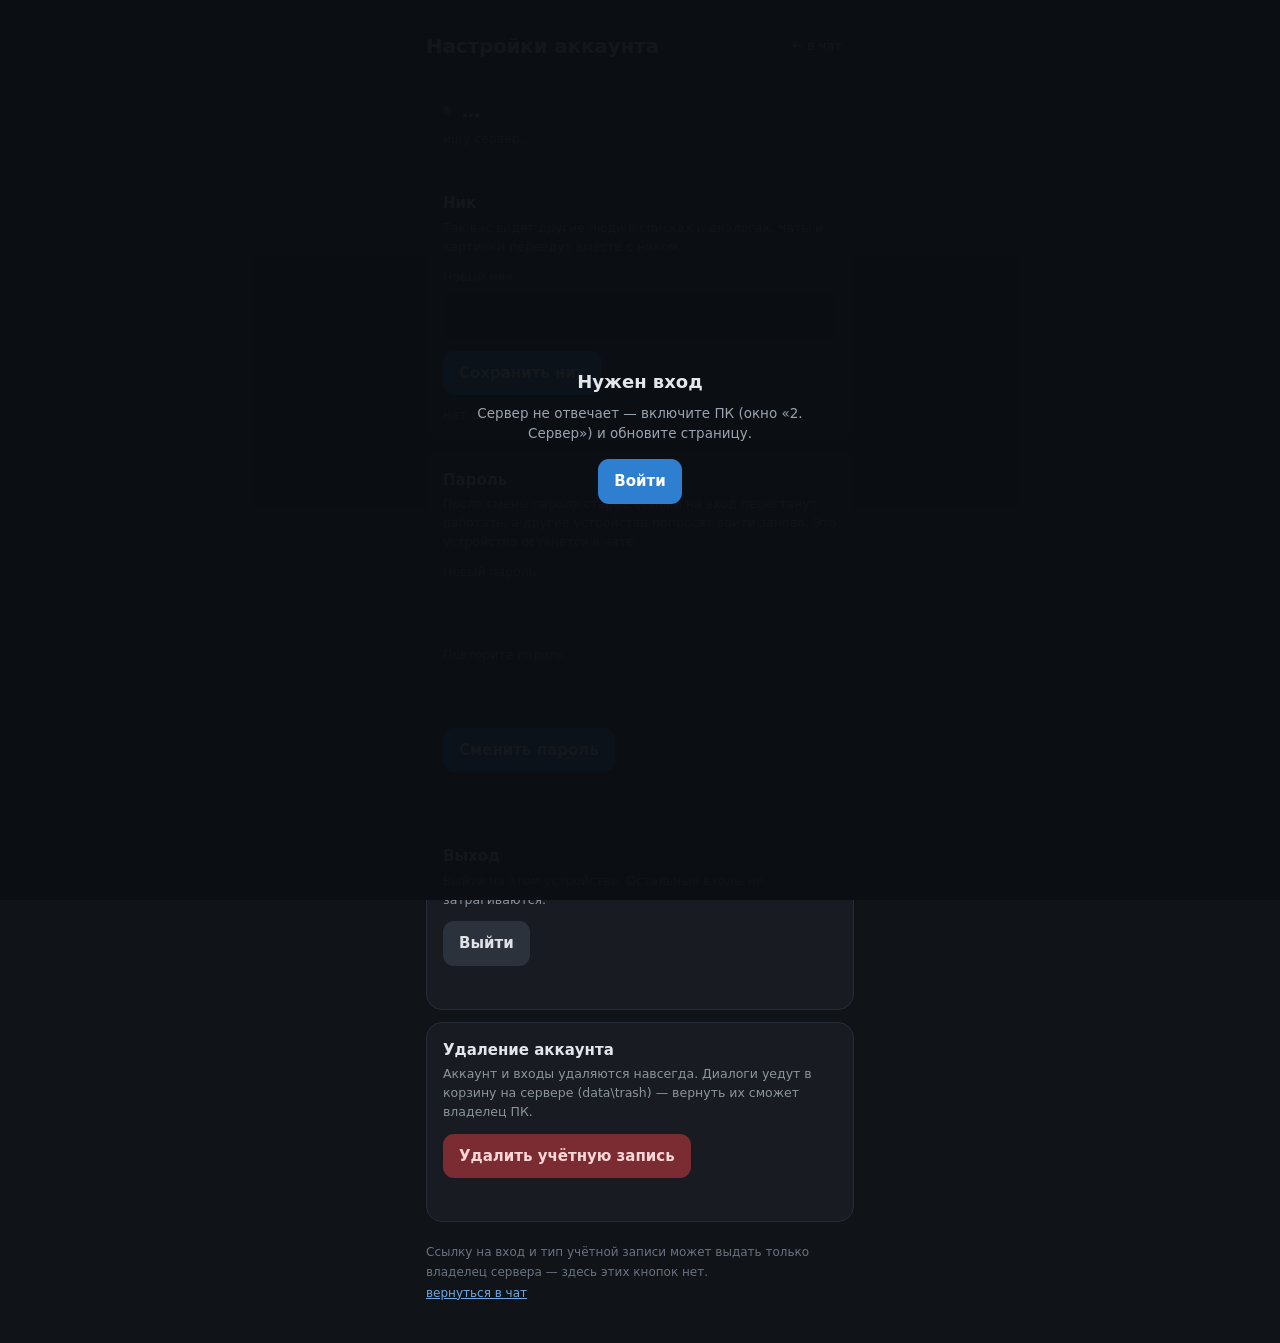
==== account/index.html @ b98c716c "home: account/index.html" ====
<!doctype html>
<html lang="ru">
<head>
<meta charset="utf-8">
<meta name="viewport" content="width=device-width,initial-scale=1,viewport-fit=cover">
<meta name="robots" content="noindex,nofollow">
<meta name="referrer" content="no-referrer">
<meta name="theme-color" content="#101317">
<title>Аккаунт · AI and Human Messenger</title>
<style>
*{box-sizing:border-box}
body{margin:0;background:#101317;color:#e3e7ec;
  font:15px/1.5 -apple-system,'Segoe UI',Roboto,system-ui,sans-serif;-webkit-text-size-adjust:100%}
a{color:#6aa9e6}
.wrap{max-width:460px;margin:0 auto;padding:28px 16px 40px;
  padding-top:calc(28px + env(safe-area-inset-top));padding-bottom:calc(40px + env(safe-area-inset-bottom))}
.head{display:flex;align-items:center;gap:10px;margin-bottom:16px}
.head h1{font-size:20px;margin:0;letter-spacing:-.2px;flex:1}
.head a{font-size:13px;text-decoration:none;background:#1b2027;border:1px solid #2b323c;border-radius:10px;padding:7px 11px;color:#bdc7d3}
.card{background:#181c22;border:1px solid #262c35;border-radius:16px;padding:16px 16px 14px;margin:0 0 12px}
.card h2{margin:0 0 4px;font-size:15px}
.card .hint{color:#8b949c;font-size:12.5px;margin:0 0 12px}
.who{display:flex;align-items:center;gap:10px;margin:0 0 6px}
.who .nm{font-size:18px;font-weight:600;flex:1;overflow:hidden;text-overflow:ellipsis;white-space:nowrap}
.dot{width:9px;height:9px;border-radius:50%;background:#4a5260;flex:0 0 auto}
.dot.on{background:#4dbf74;box-shadow:0 0 0 3px rgba(77,191,116,.16)}
.dot.off{background:#c0575f}
.meta{color:#8b949c;font-size:12.5px}
.meta code{color:#dfe3e8;font-variant-numeric:tabular-nums}
label{display:block;font-size:12.5px;color:#8b949c;margin:10px 0 5px}
input{width:100%;padding:12px;border-radius:11px;border:1px solid #2b323c;
  background:#0d1014;color:#e3e7ec;font:inherit;outline:none}
input:focus{border-color:#4a8fd8}
.row{display:flex;gap:10px;flex-wrap:wrap;align-items:center;margin-top:10px}
.btn{background:#2f7fd0;border:0;color:#fff;border-radius:11px;padding:11px 16px;font:inherit;font-weight:600;cursor:pointer;min-height:44px}
.btn:hover{background:#3a8de0}
.btn.ghost{background:#2b323c;color:#dfe3e8}
.btn.ghost:hover{background:#333b47}
.btn.danger{background:#7b2b32;color:#ffd7d7}
.btn.danger:hover{background:#8e333b}
.btn:disabled{opacity:.5;cursor:default}
.st{margin-top:10px;font-size:13px;min-height:19px;color:#8b949c}
.st.ok{color:#7fd3a5}
.st.bad{color:#e88b92}
.foot{margin-top:20px;color:#69737f;font-size:12px;line-height:1.7}
#login{position:fixed;inset:0;background:#0b0e12f5;display:none;align-items:center;justify-content:center;padding:22px;z-index:30;text-align:center}
#login.on{display:flex}
#login .bx{max-width:380px}
#login h2{margin:0 0 8px;font-size:18px}
#login p{color:#9aa4b0;margin:0 0 16px;font-size:13.5px}
#login a.btn{display:inline-block;text-decoration:none;text-align:center}
#del{display:none}
#del.on{display:block}
</style>
</head>
<body>
<div class="wrap">
  <div class="head">
    <h1>Настройки аккаунта</h1>
    <a href="../AI-Human-Messenger/">← в чат</a>
  </div>

  <div class="card">
    <div class="who"><span class="dot" id="dot"></span><span class="nm" id="myname">…</span></div>
    <div class="meta" id="mymeta">ищу сервер…</div>
  </div>

  <div class="card">
    <h2>Ник</h2>
    <p class="hint">Так вас видят другие люди в списках и диалогах. Чаты и картинки переедут вместе с ником.</p>
    <label for="nname">Новый ник</label>
    <input id="nname" type="text" maxlength="24" autocomplete="nickname" spellcheck="false">
    <div class="row"><button class="btn" id="bname" type="button">Сохранить ник</button></div>
    <div class="st" id="nst"></div>
  </div>

  <div class="card">
    <h2>Пароль</h2>
    <p class="hint">После смены пароля старые ссылки на вход перестанут работать, а другие устройства попросят войти заново. Это устройство останется в чате.</p>
    <label for="p1">Новый пароль</label>
    <input id="p1" type="password" autocomplete="new-password" maxlength="64">
    <label for="p2">Повторите пароль</label>
    <input id="p2" type="password" autocomplete="new-password" maxlength="64">
    <div class="row"><button class="btn" id="bpass" type="button">Сменить пароль</button></div>
    <div class="st" id="pst"></div>
  </div>

  <div class="card">
    <h2>Выход</h2>
    <p class="hint">Выйти на этом устройстве. Остальные входы не затрагиваются.</p>
    <div class="row">
      <button class="btn ghost" id="blogout" type="button">Выйти</button>
    </div>
    <div class="st" id="lst"></div>
  </div>

  <div class="card">
    <h2>Удаление аккаунта</h2>
    <p class="hint" id="delhint">Аккаунт и входы удаляются навсегда. Диалоги уедут в корзину на сервере (data\trash) — вернуть их сможет владелец ПК.</p>
    <div class="row"><button class="btn danger" id="bdelopen" type="button">Удалить учётную запись</button></div>
    <div id="del">
      <label for="dp">Пароль для подтверждения</label>
      <input id="dp" type="password" autocomplete="current-password" maxlength="64">
      <div class="row">
        <button class="btn danger" id="bdel" type="button">Удалить навсегда</button>
        <button class="btn ghost" id="bdelcancel" type="button">Отмена</button>
      </div>
    </div>
    <div class="st" id="dst"></div>
  </div>

  <div class="foot">
    Ссылку на вход и тип учётной записи может выдать только владелец сервера — здесь этих кнопок нет.<br>
    <a href="../AI-Human-Messenger/">вернуться в чат</a>
  </div>
</div>

<div id="login"><div class="bx">
  <h2>Нужен вход</h2>
  <p id="lmsg">Настройки открываются после входа — как и сам чат.</p>
  <a class="btn" id="lgo" href="../accounts/">Войти</a>
  <div class="st" id="lerr"></div>
</div></div>

<script>
(function () {
'use strict';

var REPO  = 'dperegudov61/dperegudov61.github.io';
var API   = 'https://api.github.com/repos/' + REPO + '/contents/status.json';
var RAW   = 'https://raw.githubusercontent.com/' + REPO + '/main/status.json';
var LOCAL = '/status.json';
var TOK   = 'door.token';
var URLKEY = 'door.url';
var STALE_MIN = 60;
var GH = 'https://dperegudov61.github.io';
var CHAT = GH + '/AI-Human-Messenger/';

var $ = function (id) { return document.getElementById(id); };
var base = '', tok = '', me = '', myId = '', myAdmin = false, myPass = false;

function ls(k) { try { return localStorage.getItem(k) || ''; } catch (e) { return ''; } }
function lss(k, v) { try { localStorage.setItem(k, v); } catch (e) {} }
function lsd(k) { try { localStorage.removeItem(k); } catch (e) {} }

function st(el, text, cls) {
  el.className = 'st' + (cls ? ' ' + cls : '');
  el.textContent = text || '';
}

// ---------- адрес сервера ----------
function timeout(ms) {
  var ctl = new AbortController();
  var t = setTimeout(function () { try { ctl.abort(); } catch (e) {} }, ms);
  return { signal: ctl.signal, done: function () { clearTimeout(t); } };
}
function fetchJSON(url, opt, ms) {
  var tm = timeout(ms || 8000);
  return fetch(url, Object.assign({ cache: 'no-store', signal: tm.signal }, opt || {}))
    .then(function (r) {
      tm.done();
      return r.text().then(function (txt) {
        var j = {};
        try { j = JSON.parse(txt || '{}'); } catch (e) {}
        return { status: r.status, ok: r.ok, json: j };
      });
    })
    .catch(function () { tm.done(); return { status: 0, ok: false, json: {} }; });
}
function b64ToText(b64) {
  var bin = atob(String(b64).replace(/\s/g, ''));
  var n = bin.length, bytes = new Uint8Array(n), i;
  for (i = 0; i < n; i++) bytes[i] = bin.charCodeAt(i);
  if (window.TextDecoder) return new TextDecoder('utf-8').decode(bytes);
  var s = '';
  for (i = 0; i < n; i++) s += String.fromCharCode(bytes[i]);
  return decodeURIComponent(escape(s));
}
function statusFrom(r) {
  if (!r || !r.ok) return null;
  var j = r.json || {};
  if (typeof j.content === 'string' && j.encoding === 'base64') {
    try { j = JSON.parse(b64ToText(j.content)); } catch (e) { return null; }
  }
  return (j && (typeof j.url === 'string' || j.connections)) ? j : null;
}
function connsOf(j) {
  var out = [], arr = j && j.connections, i;
  if (Object.prototype.toString.call(arr) === '[object Array]') {
    for (i = 0; i < arr.length; i++) {
      var c = arr[i] || {};
      if (typeof c.url !== 'string' || !c.url) continue;
      out.push({ url: c.url.replace(/\/+$/, ''), updated: Date.parse(c.created || '') || 0 });
    }
  }
  if (!out.length && j && typeof j.url === 'string' && j.url)
    out.push({ url: j.url.replace(/\/+$/, ''), updated: Date.parse(j.updated || '') || 0 });
  return out;
}
function statusList() {
  var bust = '?v=' + Date.now();
  var reqs = [ fetchJSON(API, { headers: { 'Accept': 'application/vnd.github+json' } }, 7000),
               fetchJSON(LOCAL + bust, null, 5000),
               fetchJSON(RAW + bust, null, 7000) ];
  return Promise.all(reqs).then(function (res) {
    var seen = {}, out = [], i, k;
    for (i = 0; i < res.length; i++) {
      var list = connsOf(statusFrom(res[i]));
      for (k = 0; k < list.length; k++) {
        var u = list[k].url;
        if (seen[u]) { if (list[k].updated > seen[u].updated) seen[u].updated = list[k].updated; continue; }
        seen[u] = list[k];
      }
    }
    for (var key in seen) if (Object.prototype.hasOwnProperty.call(seen, key)) out.push(seen[key]);
    var mem = ls(URLKEY);
    if (mem && !seen[mem]) out.push({ url: mem, updated: -1 });
    out.sort(function (a, b) { return b.updated - a.updated; });
    return out.map(function (x) { return x.url; });
  });
}
function ping(url) {
  if (!url) return Promise.resolve(false);
  return fetchJSON(url + '/__door/hi', null, 6000).then(function (r) {
    return !!(r.ok && r.json && r.json.ok === true);
  });
}
function firstLive(urls) {
  return new Promise(function (resolve) {
    if (!urls.length) { resolve(''); return; }
    var left = urls.length, done = false;
    urls.forEach(function (u) {
      ping(u).then(function (alive) {
        left--;
        if (alive && !done) { done = true; resolve(u); }
        else if (left === 0 && !done) { done = true; resolve(''); }
      });
    });
  });
}
function findLive() {
  var mem = ls(URLKEY), local = /^(127\.0\.0\.1|localhost)$/i.test(location.hostname);
  if (local) return Promise.resolve(location.origin);
  var quick = mem ? [mem] : [];
  var slow = statusList();
  return new Promise(function (resolve) {
    var done = false, pending = 2;
    function hit(u) {
      if (done) return;
      if (u) { done = true; resolve(u); return; }
      if (--pending === 0) { done = true; resolve(''); }
    }
    firstLive(quick).then(hit);
    slow.then(firstLive).then(hit);
  });
}

// ---------- запросы к серверу ----------
function api(path, opt) {
  opt = opt || {};
  var h = { 'Authorization': 'Bearer ' + tok };
  if (opt.body) h['Content-Type'] = 'application/json';
  return fetchJSON(base + path, { method: opt.method || 'GET', headers: h, body: opt.body }, opt.ms || 20000);
}

function showLogin(msg) {
  $('lmsg').textContent = msg || 'Настройки открываются после входа — как и сам чат.';
  $('lgo').href = GH + '/accounts/?next=' + encodeURIComponent(location.origin + location.pathname);
  $('login').className = 'on';
  $('dot').className = 'dot off';
}

function renderWho() {
  $('myname').textContent = me || '—';
  $('myname').title = me || '';
  var bits = [];
  if (myId) bits.push('id <code>' + myId + '</code>');
  bits.push(myAdmin ? 'администратор' : 'обычная учётная запись');
  if (!myPass) bits.push('пароль не задан');
  $('mymeta').innerHTML = bits.join(' · ');
  $('dot').className = 'dot on';
  $('nname').value = me || '';
}

function boot() {
  findLive().then(function (url) {
    if (!url) {
      showLogin('Сервер не отвечает — включите ПК (окно «2. Сервер») и обновите страницу.');
      st($('nst'), 'нет связи с сервером', 'bad');
      return;
    }
    base = url.replace(/\/+$/, '');
    lss(URLKEY, base);
    tok = ls(TOK);
    if (!tok) { showLogin(); return; }
    api('/__acc/me', { ms: 12000 }).then(function (r) {
      var j = r.json || {};
      if (!r.ok || !j.ok) {
        if (r.status === 401 || r.status === 403) { lsd(TOK); showLogin('Вход на этом устройстве больше не действует — войдите заново.'); }
        else showLogin(j.error || 'Сервер не ответил — обновите страницу.');
        return;
      }
      me = j.user || j.real || '';
      myId = j.id || '';
      myAdmin = !!j.admin;
      myPass = !!j.pass;
      try { lss('door.user', me); } catch (e) {}
      renderWho();
    });
  }, function () { showLogin('Сервер не отвечает — включите ПК.'); });
}

// ---------- ник ----------
$('bname').onclick = function () {
  var v = $('nname').value.trim();
  var el = $('nst');
  if (!v) { st(el, 'ник не может быть пустым', 'bad'); return; }
  if (v === me) { st(el, 'это ваш текущий ник', ''); return; }
  var b = $('bname');
  b.disabled = true; st(el, 'сохраняю…', '');
  api('/__acc/name', { method: 'POST', body: JSON.stringify({ name: v }) }).then(function (r) {
    b.disabled = false;
    var j = r.json || {};
    if (!r.ok || j.ok === false) { st(el, j.error || ('не получилось (HTTP ' + r.status + ')'), 'bad'); return; }
    me = j.name; myId = j.id || myId;
    lss('door.user', me);
    renderWho();
    st(el, 'ник изменён ✓ чаты и картинки переехали вместе с ним', 'ok');
  }).catch(function () { b.disabled = false; st(el, 'связь оборвалась — попробуйте ещё раз', 'bad'); });
};

// ---------- пароль ----------
$('bpass').onclick = function () {
  var p1 = $('p1').value, p2 = $('p2').value, el = $('pst');
  if (p1.length < 6) { st(el, 'пароль короче 6 символов не годится', 'bad'); return; }
  if (p1 !== p2) { st(el, 'пароли не совпадают', 'bad'); return; }
  var b = $('bpass');
  b.disabled = true; st(el, 'меняю…', '');
  api('/__acc/pass', { method: 'POST', body: JSON.stringify({ pass: p1, pass2: p2 }) }).then(function (r) {
    b.disabled = false;
    var j = r.json || {};
    if (!r.ok || j.ok === false) { st(el, j.error || ('не получилось (HTTP ' + r.status + ')'), 'bad'); return; }
    if (j.token) { lss(TOK, j.token); tok = j.token; }
    lsd('door.key');           // старые ссылки погашены — ключ этого устройства тоже больше не нужен
    myPass = true;
    renderWho();
    $('p1').value = ''; $('p2').value = '';
    st(el, 'пароль изменён ✓ старые ссылки больше не работают', 'ok');
  }).catch(function () { b.disabled = false; st(el, 'связь оборвалась — попробуйте ещё раз', 'bad'); });
};

// ---------- выход ----------
function forgetAll() {
  lsd(TOK); lsd('door.key'); lsd('door.user'); lsd('door.token');
}

$('blogout').onclick = function () {
  var b = $('blogout');
  b.disabled = true; st($('lst'), 'выхожу…', '');
  api('/__acc/logout', { method: 'POST', body: '{}' }).then(function () {
    forgetAll();
    location.replace(GH + '/accounts/');
  }).catch(function () {
    forgetAll();
    location.replace(GH + '/accounts/');
  });
};

// ---------- удаление ----------
$('bdelopen').onclick = function () {
  $('del').className = 'on';
  $('bdelopen').disabled = true;
  st($('dst'), '', '');
  setTimeout(function () { try { $('dp').focus(); } catch (e) {} }, 50);
};
$('bdelcancel').onclick = function () {
  $('del').className = '';
  $('bdelopen').disabled = false;
  $('dp').value = '';
  st($('dst'), '', '');
};
$('bdel').onclick = function () {
  var el = $('dst');
  if (!confirm('Удалить учётную запись «' + me + '»? Входы закроются, диалоги уедут в корзину на сервере.')) return;
  var b = $('bdel');
  b.disabled = true; st(el, 'удаляю…', '');
  api('/__acc/delete', { method: 'POST', body: JSON.stringify({ pass: $('dp').value }) }).then(function (r) {
    b.disabled = false;
    var j = r.json || {};
    if (!r.ok || j.ok === false) { st(el, j.error || ('не получилось (HTTP ' + r.status + ')'), 'bad'); return; }
    forgetAll();
    st(el, 'учётная запись удалена. Возвращаю на страницу входа…', 'ok');
    setTimeout(function () { location.replace(GH + '/accounts/'); }, 1500);
  }).catch(function () { b.disabled = false; st(el, 'связь оборвалась — попробуйте ещё раз', 'bad'); });
};

boot();
})();
</script>
</body>
</html>
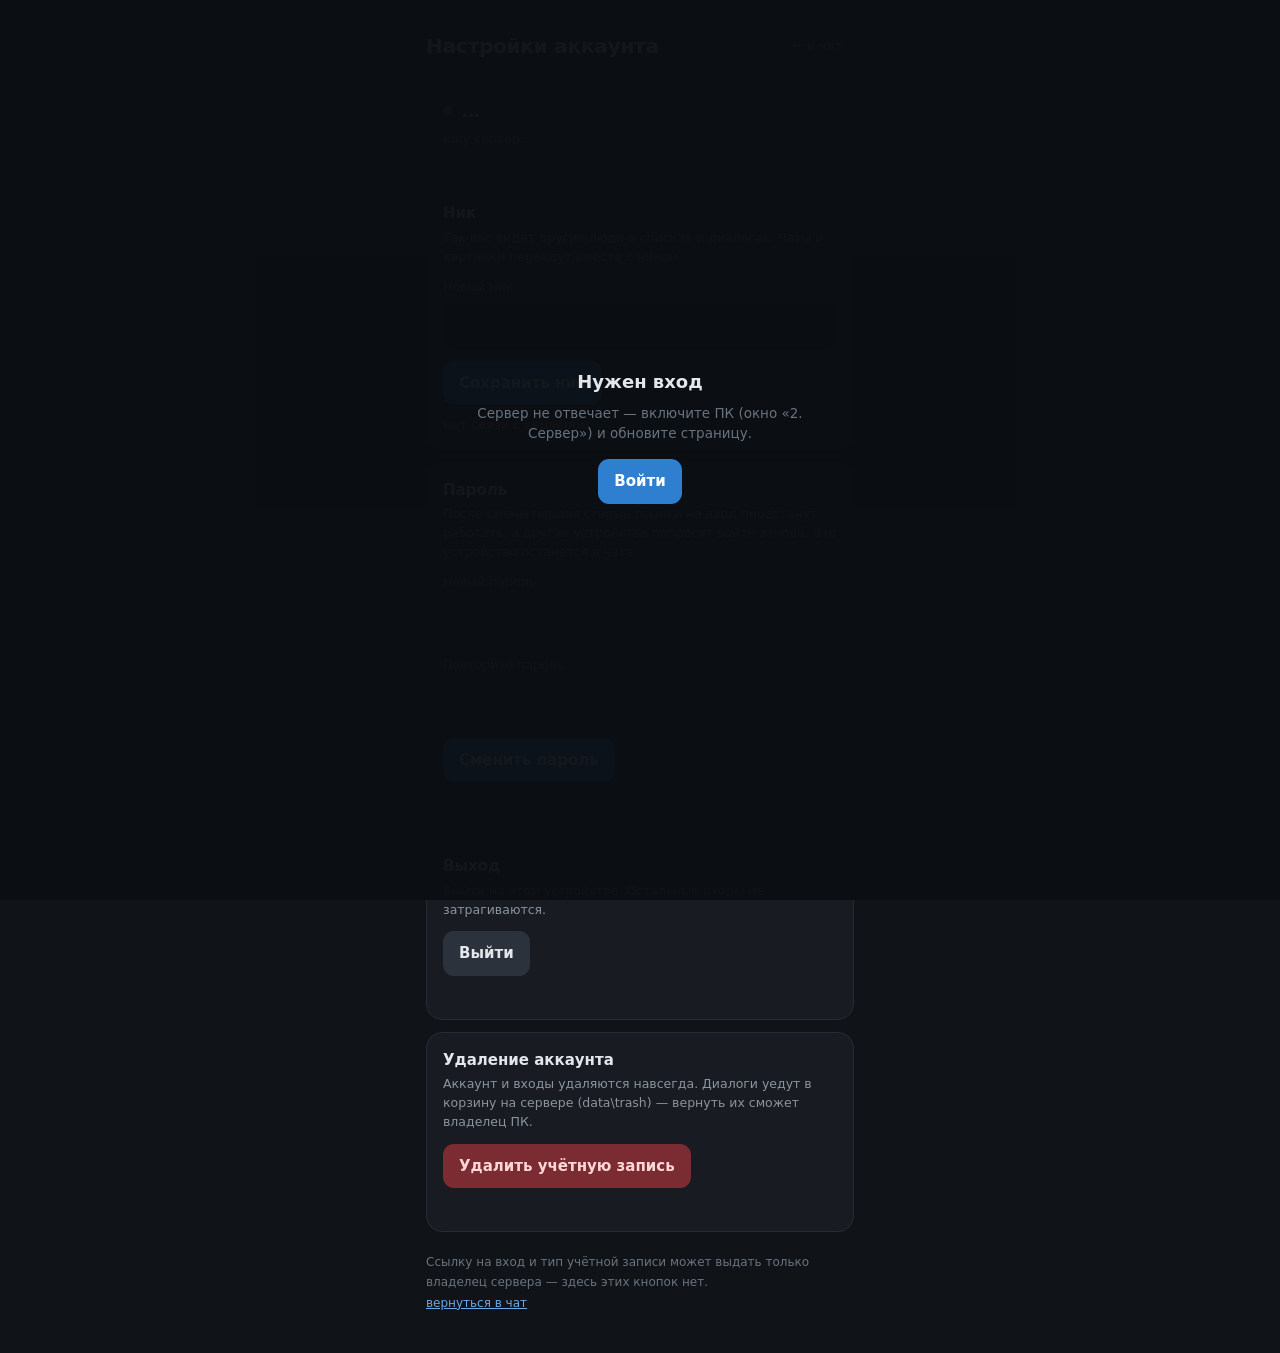
==== commit c09c2f10: "home: account/index.html" ====
--- a/account/index.html
+++ b/account/index.html
@@ -7,47 +7,76 @@
 <meta name="referrer" content="no-referrer">
 <meta name="theme-color" content="#101317">
 <title>Аккаунт · AI and Human Messenger</title>
-<style>
+<script src="../theme.js"></script>
+<style>/* ---------- палитра: тёмная (по умолчанию) и светлая ----------
+   Все цвета страницы берутся только отсюда; тему переключает атрибут
+   data-theme на <html> (его ставит ../theme.js). */
+:root{
+  color-scheme:dark;
+  --bg:#101317; --card:#181c22; --chip:#1b2027; --input:#0d1014;
+  --line:#262c35; --line2:#2b323c; --focus:#4a8fd8;
+  --tx:#e3e7ec; --tx2:#8b949c; --tx3:#69737f;
+  --acc:#2f7fd0; --acc2:#3a8de0; --accTx:#fff;
+  --raise:#2b323c; --raise2:#333b47;
+  --lnk:#6aa9e6; --dot:#4a5260; --ok:#4dbf74; --okTx:#7fd3a5;
+  --bad:#c0575f; --badTx:#e88b92;
+  --danger:#7b2b32; --danger2:#8e333b; --dangerTx:#ffd7d7;
+  --overlay:rgba(11,14,18,.96); --mtc:#101317;
+}
+html[data-theme="light"]{
+  color-scheme:light;
+  --bg:#f4f6fa; --card:#ffffff; --chip:#f1f4f9; --input:#ffffff;
+  --line:#e3e8f0; --line2:#d9e0ea; --focus:#2f7fd0;
+  --tx:#171d25; --tx2:#55606d; --tx3:#5f6b78;
+  --acc:#2f7fd0; --acc2:#2a74c2; --accTx:#fff;
+  --raise:#e8edf4; --raise2:#dfe5ee;
+  --lnk:#1c69b8; --dot:#98a3b0; --ok:#17a35c; --okTx:#157347;
+  --bad:#c0393f; --badTx:#b3261e;
+  --danger:#c62828; --danger2:#b3261e; --dangerTx:#fff;
+  --overlay:rgba(244,247,251,.96); --mtc:#f4f6fa;
+}
+
 *{box-sizing:border-box}
-body{margin:0;background:#101317;color:#e3e7ec;
+body{margin:0;background:var(--bg);color:var(--tx);
   font:15px/1.5 -apple-system,'Segoe UI',Roboto,system-ui,sans-serif;-webkit-text-size-adjust:100%}
-a{color:#6aa9e6}
+a{color:var(--lnk)}
 .wrap{max-width:460px;margin:0 auto;padding:28px 16px 40px;
   padding-top:calc(28px + env(safe-area-inset-top));padding-bottom:calc(40px + env(safe-area-inset-bottom))}
 .head{display:flex;align-items:center;gap:10px;margin-bottom:16px}
 .head h1{font-size:20px;margin:0;letter-spacing:-.2px;flex:1}
-.head a{font-size:13px;text-decoration:none;background:#1b2027;border:1px solid #2b323c;border-radius:10px;padding:7px 11px;color:#bdc7d3}
-.card{background:#181c22;border:1px solid #262c35;border-radius:16px;padding:16px 16px 14px;margin:0 0 12px}
+.head a{font-size:13px;text-decoration:none;background:var(--chip);border:1px solid var(--line2);border-radius:10px;padding:7px 11px;color:var(--tx2)}
+.card{background:var(--card);border:1px solid var(--line);border-radius:16px;padding:16px 16px 14px;margin:0 0 12px}
 .card h2{margin:0 0 4px;font-size:15px}
-.card .hint{color:#8b949c;font-size:12.5px;margin:0 0 12px}
+.card .hint{color:var(--tx2);font-size:12.5px;margin:0 0 12px}
 .who{display:flex;align-items:center;gap:10px;margin:0 0 6px}
 .who .nm{font-size:18px;font-weight:600;flex:1;overflow:hidden;text-overflow:ellipsis;white-space:nowrap}
-.dot{width:9px;height:9px;border-radius:50%;background:#4a5260;flex:0 0 auto}
-.dot.on{background:#4dbf74;box-shadow:0 0 0 3px rgba(77,191,116,.16)}
-.dot.off{background:#c0575f}
-.meta{color:#8b949c;font-size:12.5px}
-.meta code{color:#dfe3e8;font-variant-numeric:tabular-nums}
-label{display:block;font-size:12.5px;color:#8b949c;margin:10px 0 5px}
-input{width:100%;padding:12px;border-radius:11px;border:1px solid #2b323c;
-  background:#0d1014;color:#e3e7ec;font:inherit;outline:none}
-input:focus{border-color:#4a8fd8}
+.dot{width:9px;height:9px;border-radius:50%;background:var(--dot);flex:0 0 auto}
+.dot.on{background:var(--ok);box-shadow:0 0 0 3px rgba(77,191,116,.16)}
+.dot.off{background:var(--bad)}
+.meta{color:var(--tx2);font-size:12.5px}
+.meta code{color:var(--tx);font-variant-numeric:tabular-nums}
+.uirow{margin:10px 0 2px}
+label{display:block;font-size:12.5px;color:var(--tx2);margin:10px 0 5px}
+input{width:100%;padding:12px;border-radius:11px;border:1px solid var(--line2);
+  background:var(--input);color:var(--tx);font:inherit;outline:none}
+input:focus{border-color:var(--focus)}
 .row{display:flex;gap:10px;flex-wrap:wrap;align-items:center;margin-top:10px}
-.btn{background:#2f7fd0;border:0;color:#fff;border-radius:11px;padding:11px 16px;font:inherit;font-weight:600;cursor:pointer;min-height:44px}
-.btn:hover{background:#3a8de0}
-.btn.ghost{background:#2b323c;color:#dfe3e8}
-.btn.ghost:hover{background:#333b47}
-.btn.danger{background:#7b2b32;color:#ffd7d7}
-.btn.danger:hover{background:#8e333b}
+.btn{background:var(--acc);border:0;color:#fff;border-radius:11px;padding:11px 16px;font:inherit;font-weight:600;cursor:pointer;min-height:44px}
+.btn:hover{background:var(--acc2)}
+.btn.ghost{background:var(--raise);color:var(--tx)}
+.btn.ghost:hover{background:var(--raise2)}
+.btn.danger{background:var(--danger);color:var(--dangerTx)}
+.btn.danger:hover{background:var(--danger2)}
 .btn:disabled{opacity:.5;cursor:default}
-.st{margin-top:10px;font-size:13px;min-height:19px;color:#8b949c}
-.st.ok{color:#7fd3a5}
-.st.bad{color:#e88b92}
-.foot{margin-top:20px;color:#69737f;font-size:12px;line-height:1.7}
-#login{position:fixed;inset:0;background:#0b0e12f5;display:none;align-items:center;justify-content:center;padding:22px;z-index:30;text-align:center}
+.st{margin-top:10px;font-size:13px;min-height:19px;color:var(--tx2)}
+.st.ok{color:var(--okTx)}
+.st.bad{color:var(--badTx)}
+.foot{margin-top:20px;color:var(--tx3);font-size:12px;line-height:1.7}
+#login{position:fixed;inset:0;background:var(--overlay);display:none;align-items:center;justify-content:center;padding:22px;z-index:30;text-align:center}
 #login.on{display:flex}
 #login .bx{max-width:380px}
 #login h2{margin:0 0 8px;font-size:18px}
-#login p{color:#9aa4b0;margin:0 0 16px;font-size:13.5px}
+#login p{color:var(--tx3);margin:0 0 16px;font-size:13.5px}
 #login a.btn{display:inline-block;text-decoration:none;text-align:center}
 #del{display:none}
 #del.on{display:block}
@@ -63,6 +92,7 @@
   <div class="card">
     <div class="who"><span class="dot" id="dot"></span><span class="nm" id="myname">…</span></div>
     <div class="meta" id="mymeta">ищу сервер…</div>
+    <div class="uirow"><span class="ui-sw" data-ui="switch"></span></div>
   </div>
 
   <div class="card">
@@ -146,6 +176,12 @@
 function st(el, text, cls) {
   el.className = 'st' + (cls ? ' ' + cls : '');
   el.textContent = text || '';
+}
+
+// что показать, когда сервер не принял запрос
+function why(r, j) {
+  if (!r || r.status === 0) return 'связь оборвалась — нажмите ещё раз';
+  return (j && j.error) || ('не получилось (HTTP ' + r.status + ')');
 }
 
 // ---------- адрес сервера ----------
@@ -306,6 +342,8 @@
       myPass = !!j.pass;
       try { lss('door.user', me); } catch (e) {}
       renderWho();
+      // тема и язык: сервер главнее кеша этого устройства
+      if (window.UI) UI.sync(base, tok);
     });
   }, function () { showLogin('Сервер не отвечает — включите ПК.'); });
 }
@@ -321,7 +359,7 @@
   api('/__acc/name', { method: 'POST', body: JSON.stringify({ name: v }) }).then(function (r) {
     b.disabled = false;
     var j = r.json || {};
-    if (!r.ok || j.ok === false) { st(el, j.error || ('не получилось (HTTP ' + r.status + ')'), 'bad'); return; }
+    if (!r.ok || j.ok === false) { st(el, why(r, j), 'bad'); return; }
     me = j.name; myId = j.id || myId;
     lss('door.user', me);
     renderWho();
@@ -339,7 +377,7 @@
   api('/__acc/pass', { method: 'POST', body: JSON.stringify({ pass: p1, pass2: p2 }) }).then(function (r) {
     b.disabled = false;
     var j = r.json || {};
-    if (!r.ok || j.ok === false) { st(el, j.error || ('не получилось (HTTP ' + r.status + ')'), 'bad'); return; }
+    if (!r.ok || j.ok === false) { st(el, why(r, j), 'bad'); return; }
     if (j.token) { lss(TOK, j.token); tok = j.token; }
     lsd('door.key');           // старые ссылки погашены — ключ этого устройства тоже больше не нужен
     myPass = true;
@@ -387,7 +425,7 @@
   api('/__acc/delete', { method: 'POST', body: JSON.stringify({ pass: $('dp').value }) }).then(function (r) {
     b.disabled = false;
     var j = r.json || {};
-    if (!r.ok || j.ok === false) { st(el, j.error || ('не получилось (HTTP ' + r.status + ')'), 'bad'); return; }
+    if (!r.ok || j.ok === false) { st(el, why(r, j), 'bad'); return; }
     forgetAll();
     st(el, 'учётная запись удалена. Возвращаю на страницу входа…', 'ok');
     setTimeout(function () { location.replace(GH + '/accounts/'); }, 1500);
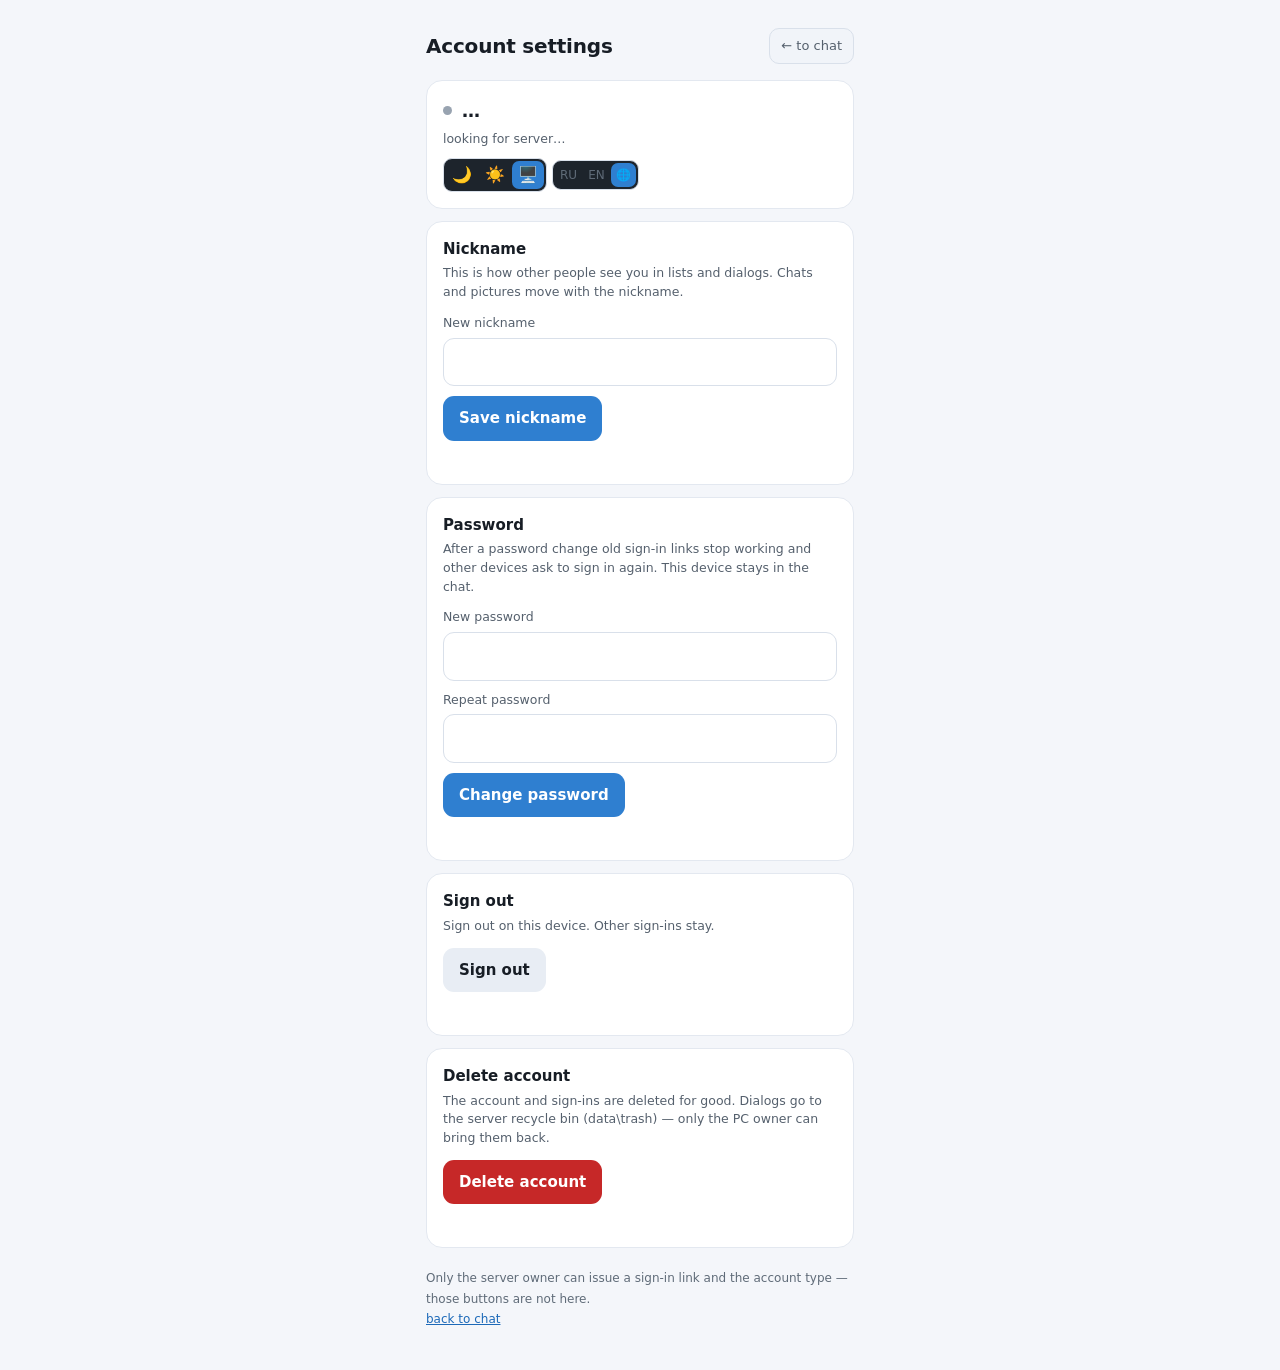
==== commit 042de666: "home: account/index.html" ====
--- a/account/index.html
+++ b/account/index.html
@@ -6,8 +6,8 @@
 <meta name="robots" content="noindex,nofollow">
 <meta name="referrer" content="no-referrer">
 <meta name="theme-color" content="#101317">
-<title>Аккаунт · AI and Human Messenger</title>
-<script src="../theme.js"></script>
+<title data-i18n="acc.title">Account · AI and Human Messenger</title>
+<script src="../theme.js" data-i18n="strings.tsv"></script>
 <style>/* ---------- палитра: тёмная (по умолчанию) и светлая ----------
    Все цвета страницы берутся только отсюда; тему переключает атрибут
    data-theme на <html> (его ставит ../theme.js). */
@@ -85,70 +85,70 @@
 <body>
 <div class="wrap">
   <div class="head">
-    <h1>Настройки аккаунта</h1>
-    <a href="../AI-Human-Messenger/">← в чат</a>
+    <h1 data-i18n="acc.head">Account settings</h1>
+    <a href="../AI-Human-Messenger/" data-i18n="acc.back">← to chat</a>
   </div>
 
   <div class="card">
     <div class="who"><span class="dot" id="dot"></span><span class="nm" id="myname">…</span></div>
-    <div class="meta" id="mymeta">ищу сервер…</div>
+    <div class="meta" id="mymeta" data-i18n="acc.searching">looking for server…</div>
     <div class="uirow"><span class="ui-sw" data-ui="switch"></span></div>
   </div>
 
   <div class="card">
-    <h2>Ник</h2>
-    <p class="hint">Так вас видят другие люди в списках и диалогах. Чаты и картинки переедут вместе с ником.</p>
-    <label for="nname">Новый ник</label>
+    <h2 data-i18n="acc.nick">Nickname</h2>
+    <p class="hint" data-i18n="acc.nick.hint">This is how other people see you in lists and dialogs. Chats and pictures move with the nickname.</p>
+    <label for="nname" data-i18n="acc.nick.new">New nickname</label>
     <input id="nname" type="text" maxlength="24" autocomplete="nickname" spellcheck="false">
-    <div class="row"><button class="btn" id="bname" type="button">Сохранить ник</button></div>
+    <div class="row"><button class="btn" id="bname" type="button" data-i18n="acc.nick.save">Save nickname</button></div>
     <div class="st" id="nst"></div>
   </div>
 
   <div class="card">
-    <h2>Пароль</h2>
-    <p class="hint">После смены пароля старые ссылки на вход перестанут работать, а другие устройства попросят войти заново. Это устройство останется в чате.</p>
-    <label for="p1">Новый пароль</label>
+    <h2 data-i18n="acc.pass">Password</h2>
+    <p class="hint" data-i18n="acc.pass.hint">After a password change old sign-in links stop working and other devices ask to sign in again. This device stays in the chat.</p>
+    <label for="p1" data-i18n="acc.pass.new">New password</label>
     <input id="p1" type="password" autocomplete="new-password" maxlength="64">
-    <label for="p2">Повторите пароль</label>
+    <label for="p2" data-i18n="acc.pass.repeat">Repeat password</label>
     <input id="p2" type="password" autocomplete="new-password" maxlength="64">
-    <div class="row"><button class="btn" id="bpass" type="button">Сменить пароль</button></div>
+    <div class="row"><button class="btn" id="bpass" type="button" data-i18n="acc.pass.save">Change password</button></div>
     <div class="st" id="pst"></div>
   </div>
 
   <div class="card">
-    <h2>Выход</h2>
-    <p class="hint">Выйти на этом устройстве. Остальные входы не затрагиваются.</p>
+    <h2 data-i18n="acc.exit">Sign out</h2>
+    <p class="hint" data-i18n="acc.exit.hint">Sign out on this device. Other sign-ins stay.</p>
     <div class="row">
-      <button class="btn ghost" id="blogout" type="button">Выйти</button>
+      <button class="btn ghost" id="blogout" type="button" data-i18n="acc.exit.go">Sign out</button>
     </div>
     <div class="st" id="lst"></div>
   </div>
 
   <div class="card">
-    <h2>Удаление аккаунта</h2>
-    <p class="hint" id="delhint">Аккаунт и входы удаляются навсегда. Диалоги уедут в корзину на сервере (data\trash) — вернуть их сможет владелец ПК.</p>
-    <div class="row"><button class="btn danger" id="bdelopen" type="button">Удалить учётную запись</button></div>
+    <h2 data-i18n="acc.del">Delete account</h2>
+    <p class="hint" id="delhint" data-i18n="acc.del.hint">The account and sign-ins are deleted for good. Dialogs go to the server recycle bin (data\trash) — only the PC owner can bring them back.</p>
+    <div class="row"><button class="btn danger" id="bdelopen" type="button" data-i18n="acc.del.go">Delete account</button></div>
     <div id="del">
-      <label for="dp">Пароль для подтверждения</label>
+      <label for="dp" data-i18n="acc.del.pass">Password to confirm</label>
       <input id="dp" type="password" autocomplete="current-password" maxlength="64">
       <div class="row">
-        <button class="btn danger" id="bdel" type="button">Удалить навсегда</button>
-        <button class="btn ghost" id="bdelcancel" type="button">Отмена</button>
+        <button class="btn danger" id="bdel" type="button" data-i18n="acc.del.forever">Delete for good</button>
+        <button class="btn ghost" id="bdelcancel" type="button" data-i18n="acc.cancel">Cancel</button>
       </div>
     </div>
     <div class="st" id="dst"></div>
   </div>
 
   <div class="foot">
-    Ссылку на вход и тип учётной записи может выдать только владелец сервера — здесь этих кнопок нет.<br>
-    <a href="../AI-Human-Messenger/">вернуться в чат</a>
+    <span data-i18n="acc.foot">Only the server owner can issue a sign-in link and the account type — those buttons are not here.</span><br>
+    <a href="../AI-Human-Messenger/" data-i18n="acc.foot.back">back to chat</a>
   </div>
 </div>
 
 <div id="login"><div class="bx">
-  <h2>Нужен вход</h2>
-  <p id="lmsg">Настройки открываются после входа — как и сам чат.</p>
-  <a class="btn" id="lgo" href="../accounts/">Войти</a>
+  <h2 data-i18n="acc.login.need">Sign in needed</h2>
+  <p id="lmsg" data-i18n="acc.login.msg">Settings open after sign-in — just like the chat.</p>
+  <a class="btn" id="lgo" href="../accounts/" data-i18n="acc.login.go">Sign in</a>
   <div class="st" id="lerr"></div>
 </div></div>
 
@@ -180,8 +180,8 @@
 
 // что показать, когда сервер не принял запрос
 function why(r, j) {
-  if (!r || r.status === 0) return 'связь оборвалась — нажмите ещё раз';
-  return (j && j.error) || ('не получилось (HTTP ' + r.status + ')');
+  if (!r || r.status === 0) return t("acc.err.conn", "connection dropped — press again");
+  return (j && j.error) || (t("acc.err.http", "failed (HTTP ") + r.status + ')');
 }
 
 // ---------- адрес сервера ----------
@@ -300,7 +300,7 @@
 }
 
 function showLogin(msg) {
-  $('lmsg').textContent = msg || 'Настройки открываются после входа — как и сам чат.';
+  $('lmsg').textContent = msg || t("acc.login.msg", "Settings open after sign-in — just like the chat.");
   $('lgo').href = GH + '/accounts/?next=' + encodeURIComponent(location.origin + location.pathname);
   $('login').className = 'on';
   $('dot').className = 'dot off';
@@ -311,8 +311,8 @@
   $('myname').title = me || '';
   var bits = [];
   if (myId) bits.push('id <code>' + myId + '</code>');
-  bits.push(myAdmin ? 'администратор' : 'обычная учётная запись');
-  if (!myPass) bits.push('пароль не задан');
+  bits.push(myAdmin ? t("acc.role.admin", "administrator") : t("acc.role.user", "regular account"));
+  if (!myPass) bits.push(t("acc.no.pass", "no password set"));
   $('mymeta').innerHTML = bits.join(' · ');
   $('dot').className = 'dot on';
   $('nname').value = me || '';
@@ -321,8 +321,8 @@
 function boot() {
   findLive().then(function (url) {
     if (!url) {
-      showLogin('Сервер не отвечает — включите ПК (окно «2. Сервер») и обновите страницу.');
-      st($('nst'), 'нет связи с сервером', 'bad');
+      showLogin(t("acc.err.off", "Server is not responding — turn on the PC («2. Server» window) and reload the page."));
+      st($('nst'), t("acc.no.conn", "no connection to the server"), 'bad');
       return;
     }
     base = url.replace(/\/+$/, '');
@@ -332,8 +332,8 @@
     api('/__acc/me', { ms: 12000 }).then(function (r) {
       var j = r.json || {};
       if (!r.ok || !j.ok) {
-        if (r.status === 401 || r.status === 403) { lsd(TOK); showLogin('Вход на этом устройстве больше не действует — войдите заново.'); }
-        else showLogin(j.error || 'Сервер не ответил — обновите страницу.');
+        if (r.status === 401 || r.status === 403) { lsd(TOK); showLogin(t("acc.login.dead", "The sign-in on this device no longer works — sign in again.")); }
+        else showLogin(j.error || t("acc.err.noreply", "The server did not answer — reload the page."));
         return;
       }
       me = j.user || j.real || '';
@@ -345,17 +345,17 @@
       // тема и язык: сервер главнее кеша этого устройства
       if (window.UI) UI.sync(base, tok);
     });
-  }, function () { showLogin('Сервер не отвечает — включите ПК.'); });
+  }, function () { showLogin(t("acc.err.off2", "Server is not responding — turn on the PC.")); });
 }
 
 // ---------- ник ----------
 $('bname').onclick = function () {
   var v = $('nname').value.trim();
   var el = $('nst');
-  if (!v) { st(el, 'ник не может быть пустым', 'bad'); return; }
-  if (v === me) { st(el, 'это ваш текущий ник', ''); return; }
+  if (!v) { st(el, t("acc.err.nick.empty", "the nickname cannot be empty"), 'bad'); return; }
+  if (v === me) { st(el, t("acc.nick.same", "this is your current nickname"), ''); return; }
   var b = $('bname');
-  b.disabled = true; st(el, 'сохраняю…', '');
+  b.disabled = true; st(el, t("acc.saving", "saving…"), '');
   api('/__acc/name', { method: 'POST', body: JSON.stringify({ name: v }) }).then(function (r) {
     b.disabled = false;
     var j = r.json || {};
@@ -363,17 +363,17 @@
     me = j.name; myId = j.id || myId;
     lss('door.user', me);
     renderWho();
-    st(el, 'ник изменён ✓ чаты и картинки переехали вместе с ним', 'ok');
-  }).catch(function () { b.disabled = false; st(el, 'связь оборвалась — попробуйте ещё раз', 'bad'); });
+    st(el, t("acc.nick.done", "nickname changed ✓ chats and pictures moved with it"), 'ok');
+  }).catch(function () { b.disabled = false; st(el, t("acc.err.conn2", "connection dropped — try again"), 'bad'); });
 };
 
 // ---------- пароль ----------
 $('bpass').onclick = function () {
   var p1 = $('p1').value, p2 = $('p2').value, el = $('pst');
-  if (p1.length < 6) { st(el, 'пароль короче 6 символов не годится', 'bad'); return; }
-  if (p1 !== p2) { st(el, 'пароли не совпадают', 'bad'); return; }
+  if (p1.length < 6) { st(el, t("acc.err.pass.short", "a password shorter than 6 characters will not do"), 'bad'); return; }
+  if (p1 !== p2) { st(el, t("acc.err.pass.same", "passwords do not match"), 'bad'); return; }
   var b = $('bpass');
-  b.disabled = true; st(el, 'меняю…', '');
+  b.disabled = true; st(el, t("acc.changing", "changing…"), '');
   api('/__acc/pass', { method: 'POST', body: JSON.stringify({ pass: p1, pass2: p2 }) }).then(function (r) {
     b.disabled = false;
     var j = r.json || {};
@@ -383,8 +383,8 @@
     myPass = true;
     renderWho();
     $('p1').value = ''; $('p2').value = '';
-    st(el, 'пароль изменён ✓ старые ссылки больше не работают', 'ok');
-  }).catch(function () { b.disabled = false; st(el, 'связь оборвалась — попробуйте ещё раз', 'bad'); });
+    st(el, t("acc.pass.done", "password changed ✓ old links no longer work"), 'ok');
+  }).catch(function () { b.disabled = false; st(el, t("acc.err.conn2", "connection dropped — try again"), 'bad'); });
 };
 
 // ---------- выход ----------
@@ -394,7 +394,7 @@
 
 $('blogout').onclick = function () {
   var b = $('blogout');
-  b.disabled = true; st($('lst'), 'выхожу…', '');
+  b.disabled = true; st($('lst'), t("acc.exiting", "signing out…"), '');
   api('/__acc/logout', { method: 'POST', body: '{}' }).then(function () {
     forgetAll();
     location.replace(GH + '/accounts/');
@@ -419,17 +419,17 @@
 };
 $('bdel').onclick = function () {
   var el = $('dst');
-  if (!confirm('Удалить учётную запись «' + me + '»? Входы закроются, диалоги уедут в корзину на сервере.')) return;
+  if (!confirm(t("acc.del.confirm1", "Delete account “") + me + t("acc.del.confirm2", "”? Sign-ins will close and dialogs go to the server recycle bin."))) return;
   var b = $('bdel');
-  b.disabled = true; st(el, 'удаляю…', '');
+  b.disabled = true; st(el, t("acc.deleting", "deleting…"), '');
   api('/__acc/delete', { method: 'POST', body: JSON.stringify({ pass: $('dp').value }) }).then(function (r) {
     b.disabled = false;
     var j = r.json || {};
     if (!r.ok || j.ok === false) { st(el, why(r, j), 'bad'); return; }
     forgetAll();
-    st(el, 'учётная запись удалена. Возвращаю на страницу входа…', 'ok');
+    st(el, t("acc.deleted", "account deleted. Returning to the sign-in page…"), 'ok');
     setTimeout(function () { location.replace(GH + '/accounts/'); }, 1500);
-  }).catch(function () { b.disabled = false; st(el, 'связь оборвалась — попробуйте ещё раз', 'bad'); });
+  }).catch(function () { b.disabled = false; st(el, t("acc.err.conn2", "connection dropped — try again"), 'bad'); });
 };
 
 boot();
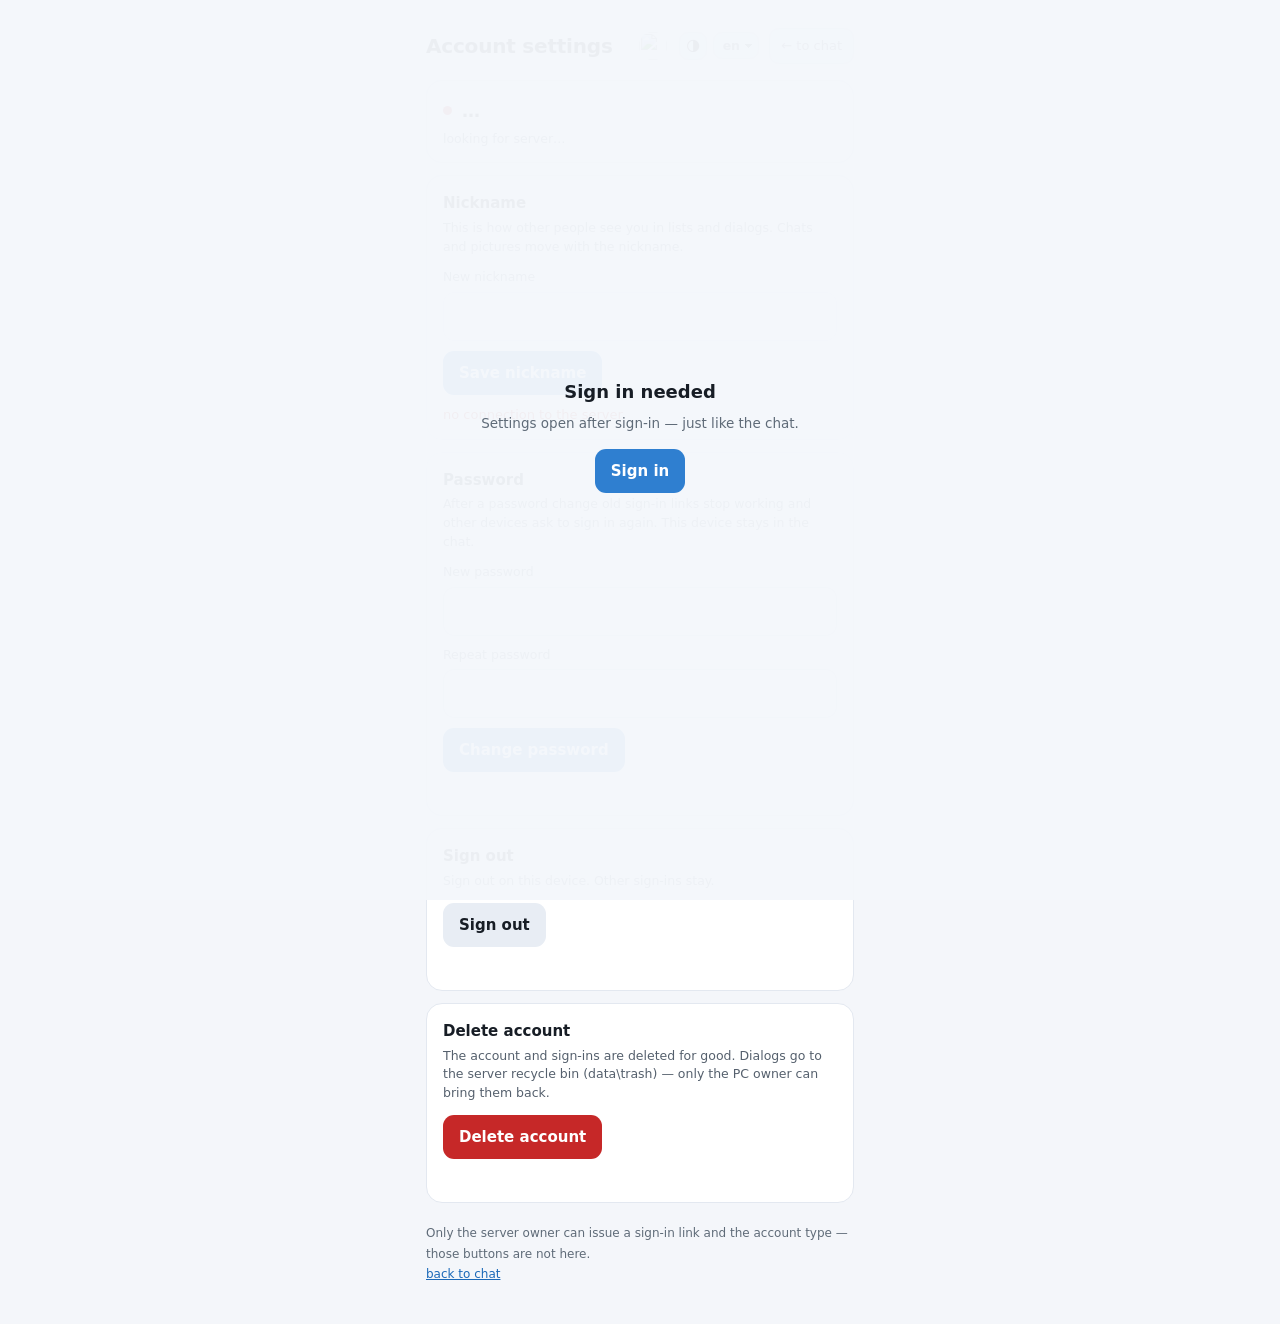
==== commit bd1470f9: "home: account/index.html" ====
--- a/account/index.html
+++ b/account/index.html
@@ -7,10 +7,10 @@
 <meta name="referrer" content="no-referrer">
 <meta name="theme-color" content="#101317">
 <title data-i18n="acc.title">Account · AI and Human Messenger</title>
-<script src="../theme.js" data-i18n="strings.tsv"></script>
+<script src="/ui/ui.js" data-i18n="strings.tsv" data-account="0"></script>
 <style>/* ---------- палитра: тёмная (по умолчанию) и светлая ----------
    Все цвета страницы берутся только отсюда; тему переключает атрибут
-   data-theme на <html> (его ставит ../theme.js). */
+   data-theme на <html> (его ставит общий шаблон /ui/ui.js). */
 :root{
   color-scheme:dark;
   --bg:#101317; --card:#181c22; --chip:#1b2027; --input:#0d1014;
@@ -44,7 +44,7 @@
   padding-top:calc(28px + env(safe-area-inset-top));padding-bottom:calc(40px + env(safe-area-inset-bottom))}
 .head{display:flex;align-items:center;gap:10px;margin-bottom:16px}
 .head h1{font-size:20px;margin:0;letter-spacing:-.2px;flex:1}
-.head a{font-size:13px;text-decoration:none;background:var(--chip);border:1px solid var(--line2);border-radius:10px;padding:7px 11px;color:var(--tx2)}
+.head>a{font-size:13px;text-decoration:none;background:var(--chip);border:1px solid var(--line2);border-radius:10px;padding:7px 11px;color:var(--tx2)}
 .card{background:var(--card);border:1px solid var(--line);border-radius:16px;padding:16px 16px 14px;margin:0 0 12px}
 .card h2{margin:0 0 4px;font-size:15px}
 .card .hint{color:var(--tx2);font-size:12.5px;margin:0 0 12px}
@@ -86,13 +86,14 @@
 <div class="wrap">
   <div class="head">
     <h1 data-i18n="acc.head">Account settings</h1>
+    <!-- шапка шаблона: логотип, тема, язык (аккаунт на этой странице не нужен) -->
+    <div class="uibar" data-ui="bar"></div>
     <a href="../AI-Human-Messenger/" data-i18n="acc.back">← to chat</a>
   </div>
 
   <div class="card">
     <div class="who"><span class="dot" id="dot"></span><span class="nm" id="myname">…</span></div>
     <div class="meta" id="mymeta" data-i18n="acc.searching">looking for server…</div>
-    <div class="uirow"><span class="ui-sw" data-ui="switch"></span></div>
   </div>
 
   <div class="card">
